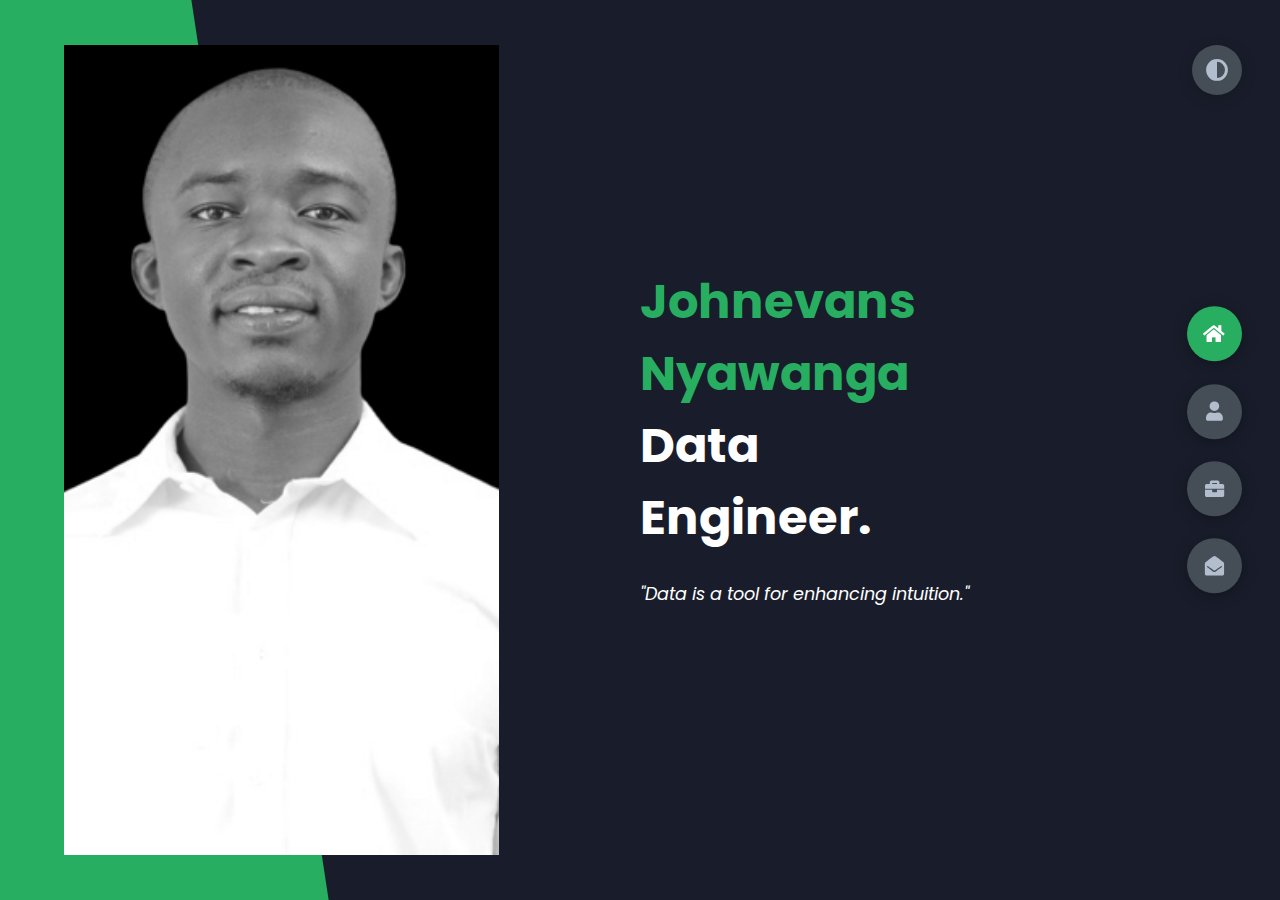
==== index.html @ 005facc8 "--Allow-empty" ====
<!DOCTYPE html>
<html lang="en">

    <head>
        <meta charset="UTF-8">
        <meta http-equiv="X-UA-Compatible" content="IE=edge">
        <!-- <meta name="viewport" content="width=!, initial-scale=1.0"> -->
        <meta name="viewport" content="width=device-width, initial-scale=1.0">
        <meta name="description" content="website profile of Johnevans Nyawanga">
        <title>Johnevans Nyawanga</title>
        <link rel="shortcut icon" href="img/mine_pic.png">
        <meta name="keywords" content="cloud technology,johnevans,nyawanga,aws,python,sql,analytics ">
        <link rel="stylesheet" href="styles/styles.css">
        <link rel="preconnect" href="https://fonts.googleapis.com">
        <link rel="preconnect" href="https://fonts.gstatic.com" crossorigin>
        <link rel="stylesheet" href="https://cdnjs.cloudflare.com/ajax/libs/font-awesome/5.15.4/css/all.min.css"
            integrity="sha512-1ycn6IcaQQ40/MKBW2W4Rhis/DbILU74C1vSrLJxCq57o941Ym01SwNsOMqvEBFlcgUa6xLiPY/NS5R+E6ztJQ=="
            crossorigin="anonymous" referrerpolicy="no-referrer" />
        <link href="https://fonts.googleapis.com/css2?family=Poppins&display=swap" rel="stylesheet">
    </head>

    <body class="main-content">
        <header class="section sec1 header active" id="home">
            <div class="header-content">
                <div class="left-header">
                    <div class="h-shape"></div>
                    <div class="image">
                        <img src="img/mine_pic.png" alt="">
                    </div>
                </div>
                <div class="right-header">
                    <h1 class="name">
                        <span>Johnevans Nyawanga</span>
                        <br>Data Engineer.
                    </h1>
                    <p>
                        <em>"Data is a tool for enhancing intuition."</em>
                    </p>
                </div>
            </div>
            </div>
        </header>
        <main>
            <section class="section sec2 about" id="about">
                <div class="main-title">
                    <h2><span>About</span><span class="bg-text">my stats</span></h2>
                </div>
                <div class="about-container">
                    <div class="left-about">
                        <h4>About Me</h4>
                        <p>
                            I'm interested in continuous improvement of existing systems and introduction of new
                            better ways
                            of
                            delivering the right data to the right end users, in the right shape, at the right time and
                            in
                            the
                            right tool.
                        </p>
                        <div class="btn-con">
                            <a href="https://drive.google.com/file/d/1Jkjww4ORnqfQylJg1fl4UEG77iVUaCd8/view"
                                class="main-btn" target="_blank">
                                <span class="btn-text">Download CV</span>
                                <span class="btn-icon"><i class="fas fa-download"></i></span>
                            </a>
                        </div>
                    </div>
                    <div class="right-about">
                        <div class="about-item">
                            <div class="abt-text">
                                <p class="large-text">10+</p>
                                <p class="small-text">Projects <br /> Completed</p>
                            </div>
                        </div>
                        <div class="about-item">
                            <div class="abt-text">
                                <p class="large-text">1+</p>
                                <p class="small-text">Years of <br /> Experience</p>
                            </div>
                        </div>
                        <div class="about-item">
                            <div class="abt-text">
                                <p class="large-text">5+</p>
                                <p class="small-text">Happy <br /> Clients</p>
                            </div>
                        </div>
                        <div class="about-item">
                            <div class="abt-text">
                                <p class="large-text">5+</p>
                                <p class="small-text">Customer <br /> Reviews</p>
                            </div>
                        </div>
                    </div>
                </div>
                <div class="about-stats">
                    <h4 class="stat-title">Skills</h4>
                    <div class="progress-bars">
                        <div class="progress-bar">
                            <p class="prog-title">AWS</p>
                            <div class="progress-con">
                                <p class="prog-text">68%</p>
                                <div class="progress">
                                    <span class="aws"></span>
                                </div>
                            </div>
                        </div>
                        <div class="progress-bar">
                            <p class="prog-title">Python</p>
                            <div class="progress-con">
                                <p class="prog-text">75%</p>
                                <div class="progress">
                                    <span class="python"></span>
                                </div>
                            </div>
                        </div>
                        <div class="progress-bar">
                            <p class="prog-title">sql</p>
                            <div class="progress-con">
                                <p class="prog-text">79%</p>
                                <div class="progress">
                                    <span class="sql"></span>
                                </div>
                            </div>
                        </div>
                        <div class="progress-bar">
                            <p class="prog-title">git</p>
                            <div class="progress-con">
                                <p class="prog-text">73%</p>
                                <div class="progress">
                                    <span class="git"></span>
                                </div>
                            </div>
                        </div>
                    </div>
                </div>
                <h4 class="stat-title">Timeline</h4>
                <div class="timeline">
                    <div class="timeline-item">
                        <div class="tl-icon">
                            <i class="fas fa-graduation-cap"></i>
                        </div>
                        <p class="tl-duration">Present</p>
                        <h5>Bsc. Mathematics & Computer Science<span> - Kenyatta University</span></h5>
                        <p>
                            Application of problem solving techniques on challenges fuels
                            my passion for mathematics, albeit still learning how to fully leverage its concepts in
                            exploration and interpretation of data.<br>
                            Currently pursuing a major in Applied Mathematics.
                        </p>
                    </div>
                    <div class="timeline-item">
                        <div class="tl-icon">
                            <i class="fas fa-cloud"></i>
                        </div>
                        <p class="tl-duration">October, 2022</p>
                        <h5>Certified Cloud Practitioner<span> - AWS Training & Certification</span></h5>
                        <p>
                        <div data-iframe-width="150" data-iframe-height="260"
                            data-share-badge-id="0c2d8007-e41e-4cd9-8636-38bb42db8eee"
                            data-share-badge-host="https://www.credly.com">
                        </div>
                        </p>

                    </div>
                </div>
            </section>
            <section class="section sec3 portfolio" id="portfolio">
                <div class="main-title">
                    <h2><span>Portfolio</span><span class="bg-text">My Work</span></h2>
                </div>
                <p class="port-text">
                    Have a look at some of my projects
                </p>
                <div class="portfolios">
                    <div class="portfolio-item">
                        <div class="image">
                            <img src="img/airflow-postgres-docker.png"
                                alt="A data pipeline using scrapy, airflow, postgresql and docker">
                        </div>
                        <div class="hover-items">
                            <h3>Project source code</h3>
                            <div class="icons">
                                <a href="https://github.com/evans-nyang/Jumia-Scrapy" class="icon" target="_blank">
                                    <i class="fab fa-github"></i>
                                </a>
                            </div>
                        </div>
                    </div>
                    <div class="portfolio-item">
                        <div class="image">
                            <img src="img/producer-consumer-pipeline.png"
                                alt="redis as a data pipeline from scrapy producers to consumers">
                        </div>
                        <div class="hover-items">
                            <h3>Project source code</h3>
                            <div class="icons">
                                <a href="https://github.com/evans-nyang/Redis-Pipeline" class="icon" target="_blank">
                                    <i class="fab fa-github"></i>
                                </a>
                            </div>
                        </div>
                    </div>
                    <div class="portfolio-item">
                        <div class="image">
                            <img src="img/terraform-docker-lambda.png" alt="deploy python packages as lambda layers">
                        </div>
                        <div class="hover-items">
                            <h3>Project source code</h3>
                            <div class="icons">
                                <a href="https://github.com/evans-nyang/terraform-serverless-website" class="icon"
                                    target="_blank">
                                    <i class="fab fa-github"></i>
                                </a>
                            </div>
                        </div>
                    </div>
                </div>
            </section>
            <!-- <section class="section sec4" id="blogs">
            <div class="blogs-content">
                <div class="main-title">
                    <h2><span>Blogs</span><span class="bg-text">My Blogs</span></h2>
                </div>
                <div class="blogs">
                    <div class="blog">
                        <img src="" alt="First Blog image">
                        <div class="blog-text">
                            <h4>
                                How to create a data pipeline
                            </h4>
                            <p>
                                A data ingestion pipeline is an important framework...
                            </p>
                        </div>
                    </div>
                    <div class="blog">
                        <img src="" alt="First Blog image">
                        <div class="blog-text">
                            <h4>
                                How to create a data pipeline
                            </h4>
                            <p>
                                A data ingestion pipeline is an important framework...
                            </p>
                        </div>
                    </div>
                    <div class="blog">
                        <img src="" alt="First Blog image">
                        <div class="blog-text">
                            <h4>
                                How to create a data pipeline
                            </h4>
                            <p>
                                A data ingestion pipeline is an important framework...
                            </p>
                        </div>
                    </div>
                </div>
            </div>
        </section> -->
            <section class="section sec5 contact" id="contact">
                <div class="contact-container">
                    <div class="main-title">
                        <h2><span>Contact</span><span class="bg-text">Contact Me</span></h2>
                    </div>
                    <div class="contact-content-con">
                        <div class="left-contact">
                            <h4>Get in touch</h4>
                            <p>
                                How can I be of help?
                                Feel free to reach out.
                            </p>
                            <div class="contact-info">
                                <div class="contact-item">
                                    <div class="icon">
                                        <i class="fas fa-map-marker-alt"></i>
                                    </div>
                                    <p>
                                        Nairobi, Kenya
                                    </p>
                                </div>
                                <div class="contact-item">
                                    <div class="icon">
                                        <i class="fas fa-globe-africa"></i>
                                        <span></span>
                                    </div>
                                    <p>
                                        <span>English, Kiswahili</span>
                                    </p>
                                </div>
                            </div>
                            <div class="contact-icons">
                                <div class="contact-icon">
                                    <a href="https://www.linkedin.com/in/johnevans-nyawanga/" target="_blank">
                                        <i class="fab fa-linkedin"></i>
                                    </a>
                                    <a href="https://github.com/evans-nyang" target="_blank">
                                        <i class="fab fa-github"></i>
                                    </a>
                                    <!-- <a href="https://twitter.com/Johnixx1" target="_blank">
                                    <i class="fab fa-twitter"></i>
                                </a> -->
                                </div>
                            </div>
                        </div>
                        <div class="right-contact">
                            <form onsubmit="sendEmail(); reset(); return false;" action="" class="contact-form">
                                <div class="input-control i-c-2">
                                    <input type="text" id="name" required placeholder="Full Name">
                                    <input type="email" id="email" required placeholder="Email Address">
                                </div>
                                <div class="input-control">
                                    <input type="text" id="subject" required placeholder="Subject">
                                </div>
                                <div class="input-control">
                                    <textarea name="" id="message" cols="15" rows="6" placeholder="Message"
                                        required></textarea>
                                </div>
                                <!-- <div class="g-recaptcha" data-sitekey="6LdqmCAUAAAAAMMNEZvn6g4W5e0or2sZmAVpxVqI">
                                <div style="width: 304px; height: 78px;">
                                    <div><iframe title="reCAPTCHA"
                                            src="https://www.google.com/recaptcha/api2/anchor?ar=1&amp;k=6LdqmCAUAAAAAMMNEZvn6g4W5e0or2sZmAVpxVqI&amp;co=aHR0cHM6Ly9mcmFuY29ueWF3YW5nYS5jb206NDQz&amp;hl=en&amp;v=5JGZgxkKwe0uOXDdUvSaNtk_&amp;size=normal&amp;cb=w0pm5hceu6hm"
                                            width="304" height="78" role="presentation" name="a-km3bscurl1m1"
                                            frameborder="0" scrolling="no"
                                            sandbox="allow-forms allow-popups allow-same-origin allow-scripts allow-top-navigation allow-modals allow-popups-to-escape-sandbox"></iframe>
                                    </div><textarea id="g-recaptcha-response" name="g-recaptcha-response"
                                        class="g-recaptcha-response"
                                        style="width: 250px; height: 40px; border: 1px solid rgb(193, 193, 193); margin: 10px 25px; padding: 0px; resize: none; display: none;"></textarea>
                                </div><iframe style="display: none;"></iframe>
                            </div> -->
                                <div class="submit-btn">
                                    <button type="submit" class="main-btn">
                                        <span class="btn-text">Send</span>
                                        <span class="btn-icon"><i class="fas fa-hourglass-end"></i></span>
                                    </button>
                                </div>
                            </form>
                        </div>
                    </div>
                </div>
            </section>
        </main>
        <div class="controls">
            <div class="control control-1 active-btn" data-id="home">
                <i class="fas fa-home"></i>
            </div>
            <div class="control control-2" data-id="about">
                <i class="fas fa-user"></i>
            </div>
            <div class="control control-3" data-id="portfolio">
                <i class="fas fa-briefcase"></i>
            </div>
            <!-- <div class="control control-4" data-id="blogs">
            <i class="far fa-newspaper"></i>
        </div> -->
            <div class="control control-5" data-id="contact">
                <i class="fas fa-envelope-open"></i>
            </div>
        </div>
        <div class="theme-btn">
            <i class="fas fa-adjust"></i>
        </div>

        <script src="src/app.js"></script>
        <script src="https://smtpjs.com/v3/smtp.js"></script>
        <script src="src/mail.js"></script>
        <script type="text/javascript" async src="//cdn.credly.com/assets/utilities/embed.js"></script>
    </body>

</html>
---- styles/styles.css ----
* {
  margin: 0;
  padding: 0;
  box-sizing: border-box;
  list-style: none;
}

:root {
  --color-primary: #191d2b;
  --color-secondary: #27AE60;
  --color-white: #FFFFFF;
  --color-black: #000;
  --color-grey0: #f8f8f8;
  --color-grey-1: #dbe1e8;
  --color-grey-2: #b2becd;
  --color-grey-3: #6c7983;
  --color-grey-4: #454e56;
  --color-grey-5: #2a2e35;
  --color-grey-6: #12181b;
  --br-sm-2: 14px;
  --transition-mine: all .4s ease-in-out;
  --box-shadow-1: 0 3px 15px rgba(0, 0, 0, .3) ;
}

.light-mode {
  --color-primary: #FFFFFF;
  --color-secondary: #27AE60;
  --color-white: #454e56;
  --color-black: #000;
  --color-grey0: #f8f8f8;
  --color-grey-1: #6c7983;
  --color-grey-2: #6c7983;
  --color-grey-3: #6c7983;
  --color-grey-4: #454e56;
  --color-grey-5: #f8f8f8;
  --color-grey-6: #12181b;
}

body {
  background-color: var(--color-primary);
  font-family: "Poppins", sans-serif;
  font-size: 1.1rem;
  color: var(--color-white);
  transition: var(--transition-mine);
}

a {
  display: inline-block;
  text-decoration: none;
  color: inherit;
  font-family: inherit;
}

header {
  min-height: 100vh;
  color: var(--color-white);
  overflow: hidden;
}

section {
  min-height: 100vh;
  width: 100%;
  position: absolute;
  left: 0;
  top: 0;
  padding: 3rem 18rem;
}

.section {
  transform: translateY(-100%) scale(0);
  transition: var(--transition-mine);
  background-color: var(--color-primary);
}

.sec1 {
  display: none;
  transform: translateY(0) scale(1);
}

.sec2 {
  display: none;
  transform: translateY(0) scale(1);
}

.sec3 {
  display: none;
  transform: translateY(0) scale(1);
}

.sec4 {
  display: none;
  transform: translateY(0) scale(1);
}

.sec5 {
  display: none;
  transform: translateY(0) scale(1);
}

.active {
  display: block;
  animation: scaleAnim 1s ease-in-out;
}
@keyframes scaleAnim {
  0% {
    transform: translateY(-100%) scaleY(0);
  }
  100% {
    transform: translateY(0) scaleY(1);
  }
}

.controls {
  position: fixed;
  z-index: 10;
  top: 50%;
  right: 3%;
  display: flex;
  flex-direction: column;
  align-items: center;
  justify-content: center;
  transform: translateY(-50%);
}
.controls .active-btn {
  background-color: var(--color-secondary) !important;
  transition: var(--transition-mine);
}
.controls .active-btn i {
  color: var(--color-white) !important;
}
.controls .control {
  padding: 1rem;
  cursor: pointer;
  background-color: var(--color-grey-4);
  width: 55px;
  height: 55px;
  border-radius: 50%;
  display: flex;
  justify-content: center;
  align-items: center;
  margin: 0.7rem 0;
  box-shadow: var(--box-shadow-1);
}
.controls .control i {
  font-size: 1.2rem;
  color: var(--color-grey-2);
  pointer-events: none;
}

.theme-btn {
  top: 5%;
  right: 3%;
  width: 50px;
  height: 50px;
  border-radius: 50%;
  background-color: var(--color-grey-4);
  cursor: pointer;
  position: fixed;
  display: flex;
  justify-content: center;
  align-items: center;
  box-shadow: 0 3px 15px rgba(0, 0, 0, 0.2);
  transition: all 0.1s ease-in-out;
}
.theme-btn:active {
  transform: translateY(-3px);
}
.theme-btn i {
  font-size: 1.4rem;
  color: var(--color-grey-2);
  pointer-events: none;
}

/*Header-content*/
.header-content {
  display: grid;
  grid-template-columns: repeat(2, 1fr);
  min-height: 100vh;
}
.header-content .left-header {
  display: flex;
  align-items: center;
  position: relative;
}
.header-content .left-header .h-shape {
  transition: var(--transition-mine);
  width: 65%;
  height: 100%;
  background-color: var(--color-secondary);
  position: absolute;
  left: 0;
  top: 0;
  z-index: -1;
  -webkit-clip-path: polygon(0 0, 46% 0, 79% 100%, 0% 100%);
          clip-path: polygon(0 0, 46% 0, 79% 100%, 0% 100%);
}
.header-content .left-header .image {
  border-radius: var(--br-sm-2);
  height: 90%;
  width: 68%;
  margin-left: 4rem;
  background-color: var(--color-black);
  transition: var(--transition-mine);
}
.header-content .left-header .image img {
  width: 100%;
  height: 100%;
  -o-object-fit: cover;
     object-fit: cover;
  transition: var(--transition-mine);
  filter: grayscale(100%);
}
.header-content .left-header .image img:hover {
  filter: grayscale(0);
}
.header-content .right-header {
  display: flex;
  flex-direction: column;
  justify-content: center;
  padding-right: 18rem;
}
.header-content .right-header .name {
  font-size: 3rem;
}
.header-content .right-header .name span {
  color: var(--color-secondary);
}
.header-content .right-header p {
  margin: 1.5rem 0;
  line-height: 2rem;
}

/*About*/
.about-container {
  display: grid;
  grid-template-columns: repeat(2, 1fr);
  padding-top: 3.5rem;
  padding-bottom: 5rem;
}
.about-container .right-about {
  display: grid;
  grid-template-columns: repeat(2, 1fr);
  grid-gap: 2rem;
}
.about-container .right-about .about-item {
  border: 1px solid var(--color-grey-5);
  border-radius: 5px;
  transition: var(--transition-mine);
  box-shadow: 1px 2px 15px rgba(0, 0, 0, 0.1);
}
.about-container .right-about .about-item:hover {
  cursor: default;
  transform: translateY(-5px);
  border: 1px solid var(--color-secondary);
  box-shadow: 1px 4px 15px rgba(0, 0, 0, 0.32);
}
.about-container .right-about .about-item .abt-text {
  padding: 1.5rem;
  display: flex;
  flex-direction: column;
}
.about-container .right-about .about-item .abt-text .large-text {
  font-size: 2.1rem;
  font-weight: 700;
  color: var(--color-secondary);
}
.about-container .right-about .about-item .abt-text .small-text {
  padding-left: 3rem;
  position: relative;
  text-transform: uppercase;
  font-size: 1rem;
  color: var(--color-grey-1);
  letter-spacing: 2px;
}
.about-container .right-about .about-item .abt-text .small-text::before {
  content: "";
  position: absolute;
  left: 0;
  top: 15px;
  width: 2rem;
  height: 2px;
  background-color: var(--color-grey-5);
}
.about-container .left-about {
  padding-right: 5rem;
}
.about-container .left-about p {
  line-height: 2rem;
  padding: 1rem;
  color: var(--color-grey-1);
}
.about-container .left-about h4 {
  font-size: 2rem;
  text-transform: uppercase;
}

.about-stats {
  padding-bottom: 4rem;
}
.about-stats .progress-bars {
  display: grid;
  grid-template-columns: repeat(2, 1fr);
  grid-gap: 2rem;
}
.about-stats .progress-bars .progress-bar {
  display: flex;
  flex-direction: column;
}
.about-stats .progress-bars .progress-bar .prog-title {
  text-transform: uppercase;
  font-weight: 500;
}
.about-stats .progress-bars .progress-bar .progress-con {
  display: flex;
  align-items: center;
}
.about-stats .progress-bars .progress-bar .progress-con .prog-text {
  color: var(--color-grey-2);
}
.about-stats .progress-bars .progress-bar .progress-con .progress {
  width: 100%;
  height: 0.45rem;
  background-color: var(--color-grey-4);
  margin-left: 1rem;
  position: relative;
}
.about-stats .progress-bars .progress-bar .progress-con .progress span {
  position: absolute;
  top: 0;
  left: 0;
  height: 100%;
  background-color: var(--color-secondary);
  transition: var(--transition-mine);
  width: 50%;
}
.about-stats .progress-bars .progress-bar .progress-con .progress .aws {
  width: 61%;
}
.about-stats .progress-bars .progress-bar .progress-con .progress .python {
  width: 70%;
}
.about-stats .progress-bars .progress-bar .progress-con .progress .sql {
  width: 74%;
}
.about-stats .progress-bars .progress-bar .progress-con .progress .git {
  width: 70%;
}

.stat-title {
  text-transform: uppercase;
  font-size: 1.3rem;
  text-align: center;
  padding: 3.5rem 0;
  position: relative;
}
.stat-title::before {
  content: "";
  position: absolute;
  left: 50%;
  top: 0;
  width: 40%;
  height: 1px;
  background-color: var(--color-grey-5);
  transform: translateX(-50%);
}

/*Timeline*/
.timeline {
  display: grid;
  grid-template-columns: repeat(2, 1fr);
  grid-gap: 2rem;
  padding-bottom: 3rem;
}
.timeline .timeline-item {
  position: relative;
  padding-left: 3rem;
  border-left: 1px solid var(--color-grey-5);
}
.timeline .timeline-item .tl-icon {
  position: absolute;
  left: -27px;
  top: 0;
  background-color: var(--color-secondary);
  width: 50px;
  height: 50px;
  border-radius: 50%;
  display: flex;
  align-items: center;
  justify-content: center;
}
.timeline .timeline-item .tl-icon i {
  font-size: 1.3rem;
}
.timeline .timeline-item .tl-duration {
  padding: 0.2rem 0.6rem;
  background-color: var(--color-grey-5);
  border-radius: 15px;
  display: inline-block;
  font-size: 0.8rem;
  text-transform: uppercase;
  font-weight: 500;
}
.timeline .timeline-item h5 {
  padding: 1rem 0;
  text-transform: uppercase;
  font-size: 1.3rem;
  font-weight: 600;
}
.timeline .timeline-item h5 span {
  color: var(--color-grey-2);
  font-weight: 500;
  font-size: 1.2rem;
}
.timeline .timeline-item p {
  color: var(--color-grey-2);
}

.port-text {
  padding: 2rem 0;
  text-align: center;
}

.portfolios {
  display: grid;
  grid-template-columns: repeat(3, 1fr);
  grid-gap: 2rem;
  margin-top: 3rem;
}
.portfolios .portfolio-item {
  position: relative;
}
.portfolios .portfolio-item img {
  width: 100%;
  height: 300px;
  -o-object-fit: fill;
     object-fit: fill;
  border-radius: 15px;
}
.portfolios .portfolio-item .hover-items {
  width: 100%;
  height: 100%;
  background-color: var(--color-secondary);
  position: absolute;
  left: 0;
  top: 0;
  border-radius: 15px;
  display: flex;
  justify-content: center;
  align-items: center;
  flex-direction: column;
  opacity: 0;
  transform: scale(0);
  transition: var(--transition-mine);
}
.portfolios .portfolio-item .hover-items h3 {
  font-size: 1.5rem;
  color: var(--color-white);
  margin-bottom: 1.5rem;
}
.portfolios .portfolio-item .hover-items .icons {
  display: flex;
  justify-content: center;
  align-items: center;
}
.portfolios .portfolio-item .hover-items .icons .icon {
  background-color: var(--color-primary);
  border-radius: 50%;
  width: 50px;
  height: 50px;
  display: flex;
  align-items: center;
  justify-content: center;
  margin: 0 1rem;
  cursor: pointer;
  transition: var(--transition-mine);
}
.portfolios .portfolio-item .hover-items .icons .icon i {
  font-size: 1.5rem;
  color: var(--color-white);
  margin: 0 1rem;
}
.portfolios .portfolio-item .hover-items .icons .icon:hover {
  background-color: var(--color-white);
}
.portfolios .portfolio-item .hover-items .icons .icon:hover i {
  color: var(--color-primary);
}

.portfolio-item:hover .hover-items {
  opacity: 1;
  transform: scale(1);
}

.blogs {
  display: grid;
  grid-template-columns: repeat(3, 1fr);
  grid-gap: 2rem;
  margin-top: 3rem;
}
.blogs .blog {
  position: relative;
  background-color: var(--color-grey-5);
  border-radius: 5px;
  box-shadow: 1px 1px 20px rgba(0, 0, 0, 0.1);
  transition: var(--transition-mine);
}
.blogs .blog:hover {
  box-shadow: 1px 1px 20px rgba(0, 0, 0, 0.3);
  transform: translateY(-5px);
  transition: var(--transition-mine);
}
.blogs .blog:hover img {
  filter: grayscale(0);
  transform: scale(1.1);
  box-shadow: 0px 4px 15px rgba(0, 0, 0, 0.8);
}
.blogs .blog img {
  width: 100%;
  height: 200px;
  -o-object-fit: cover;
     object-fit: cover;
  border-top-left-radius: 5px;
  border-top-right-radius: 5px;
  filter: grayscale(100%);
  transition: var(--transition-mine);
}
.blogs .blog .blog-text {
  margin-top: -7px;
  padding: 1.1rem;
  border-top: 8px solid var(--color-secondary);
}
.blogs .blog .blog-text h4 {
  font-size: 1.5rem;
  margin-bottom: 0.7rem;
  transition: var(--transition-mine);
  cursor: pointer;
}
.blogs .blog .blog-text h4:hover {
  color: var(--color-secondary);
}
.blogs .blog .blog-text p {
  color: var(--color-grey-2);
  line-height: 2rem;
  padding-bottom: 1rem;
}

.contact-content-con {
  display: flex;
  padding-top: 3.5rem;
}
.contact-content-con .left-contact {
  flex: 2;
}
.contact-content-con .left-contact h4 {
  margin-top: 1rem;
  font-size: 2rem;
  text-transform: uppercase;
}
.contact-content-con .left-contact p {
  margin: 1rem 0;
  line-height: 2rem;
}
.contact-content-con .left-contact .contact-info {
  padding-right: 5%;
}
.contact-content-con .left-contact .contact-info .contact-item {
  display: flex;
  align-items: center;
  justify-content: flex-start;
}
.contact-content-con .left-contact .contact-info .contact-item p {
  margin: 0.3rem 0 !important;
  padding: 0 !important;
}
.contact-content-con .left-contact .contact-info .contact-item .icon {
  display: grid;
  grid-template-columns: 40px 1fr;
}
.contact-content-con .left-contact .contact-info .contact-item .icon i {
  display: flex;
  align-items: center;
  font-size: 1.3rem;
}
.contact-content-con .left-contact .contact-icon {
  display: flex;
  margin-top: 2rem;
}
.contact-content-con .left-contact .contact-icon a {
  display: flex;
  align-items: center;
  color: var(--color-white);
  background-color: var(--color-grey-5);
  cursor: pointer;
  justify-content: center;
  width: 50px;
  height: 50px;
  border-radius: 50%;
  margin: 0 0.4rem;
  transition: var(--transition-mine);
}
.contact-content-con .left-contact .contact-icon a:hover {
  background-color: var(--color-secondary);
}
.contact-content-con .left-contact .contact-icon a:hover i {
  color: var(--color-primary);
}
.contact-content-con .left-contact .contact-icon a i {
  display: flex;
  align-items: center;
  justify-content: center;
  font-size: 1.3rem;
}
.contact-content-con .right-contact {
  flex: 2.5;
  margin-left: 1.5rem 0;
}
.contact-content-con .right-contact .input-control {
  margin: 1.5rem 0;
}
.contact-content-con .right-contact .input-control input,
.contact-content-con .right-contact .input-control textarea {
  border-radius: 30px;
  font-weight: inherit;
  font-size: inherit;
  font-family: inherit;
  padding: 0.8rem 1.1rem;
  outline: none;
  border: none;
  background-color: var(--color-grey-5);
  width: 100%;
  color: var(--color-white);
  resize: none;
}
.contact-content-con .right-contact .i-c-2 {
  display: flex;
}
.contact-content-con .right-contact .i-c-2 :last-child {
  margin-left: 1.5rem;
}
.contact-content-con .right-contact .submit-btn {
  display: flex;
  justify-content: flex-start;
}

/*Error Page*/
/*Independent components*/
.btn-con {
  display: flex;
  align-self: flex-start;
}

.main-btn {
  border-radius: 30px;
  color: inherit;
  background-color: inherit;
  font-weight: 600;
  font-size: inherit;
  position: relative;
  border: 1px solid;
  display: flex;
  align-self: flex-start;
  align-self: center;
  overflow: hidden;
}
.main-btn .btn-text {
  padding: 0 2rem;
  padding-top: 0.6rem;
  margin-top: 0.38rem;
}
.main-btn .btn-icon {
  color: var(--color-secondary);
  display: flex;
  align-items: center;
  justify-content: center;
  border-radius: 50%;
  padding: 1rem;
}
.main-btn::before {
  content: "";
  position: absolute;
  top: 0;
  right: 0;
  transform: translateX(100%);
  transition: var(--transition-mine);
  z-index: -1;
}
.main-btn:hover::before {
  width: 100%;
  height: 100%;
  background-color: var(--color-secondary);
  transform: translateX(0);
}

.main-title {
  text-align: center;
}
.main-title h2 {
  position: relative;
  text-transform: uppercase;
  font-size: 4rem;
  font-weight: 700;
}
.main-title h2 span {
  color: var(--color-secondary);
}
.main-title h2 .bg-text {
  position: absolute;
  top: 50%;
  left: 50%;
  color: var(--color-grey-5);
  transition: var(--transition-mine);
  z-index: -1;
  transform: translate(-50%, -50%);
  font-weight: 700;
  font-size: 5rem;
}

@media screen and (max-width: 600px) {
  header {
    padding: 0;
  }
  header .right-header {
    padding: 0 !important;
  }
  .theme-btn {
    width: 50px;
    height: 50px;
  }
  .header-content {
    grid-template-columns: 1fr;
    padding-bottom: 6rem;
  }
  .left-header .h-shape {
    display: none;
  }
  .right-header {
    grid-row: 1;
    width: 90%;
    margin: 0 auto;
  }
  .right-header .name {
    font-size: 2.5rem !important;
  }
  .header-content .left-header .image {
    margin: 0 auto;
    width: 90%;
  }
  .about-container {
    grid-template-columns: 1fr;
  }
  .about-container .right-about {
    grid-template-columns: 1fr;
    padding-top: 2.5rem;
  }
  .about-container .left-about {
    padding-right: 0;
  }
  .about-container .left-about p {
    padding-left: 0;
  }
  .timeline {
    grid-template-columns: 1fr;
    padding-bottom: 6rem;
  }
  .about-stats .progress-bars {
    grid-template-columns: 1fr;
  }
  .portfolios {
    grid-template-columns: 1fr;
    padding-bottom: 6rem;
  }
  .blogs {
    grid-template-columns: 1fr;
    padding-bottom: 6rem;
  }
  .contact-content-con {
    flex-direction: column;
  }
  .contact-content-con .right-contact {
    margin-left: 0;
    margin-top: 2.5rem;
    margin-bottom: 4rem;
  }
  .contact-content-con .right-contact .i-c-2 {
    flex-direction: column;
  }
  .contact-content-con .right-contact .i-c-2 :last-child {
    margin-left: 0;
    margin-top: 1.5rem;
  }
  .section {
    padding: 2rem 2.5rem;
  }
  .main-title h2 {
    font-size: 2rem;
  }
  .main-title h2 span {
    font-size: 2.5rem;
  }
  .main-title h2 .bg-text {
    font-size: 2.5rem;
  }
  .controls {
    top: auto;
    bottom: 0;
    flex-direction: row;
    justify-content: baseline;
    left: 50%;
    transform: translateX(-50%);
    width: 100%;
    background-color: var(--color-grey-5);
  }
  .controls .control {
    margin: 1rem 0.3rem;
  }
}/*# sourceMappingURL=styles.css.map */
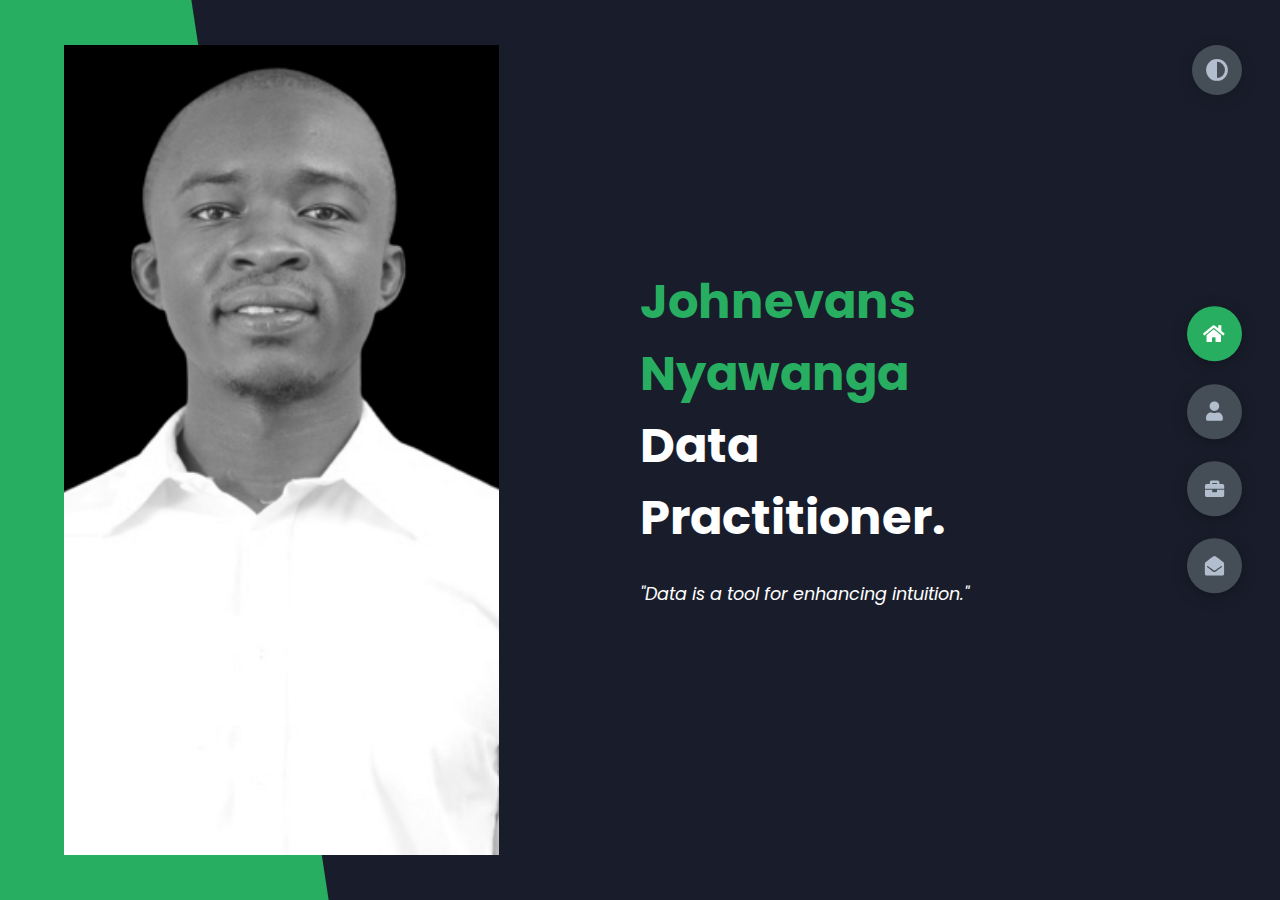
==== commit cc94c95b: "Update resume link" ====
--- a/index.html
+++ b/index.html
@@ -31,7 +31,7 @@
                 <div class="right-header">
                     <h1 class="name">
                         <span>Johnevans Nyawanga</span>
-                        <br>Data Engineer.
+                        <br>Data Practitioner.
                     </h1>
                     <p>
                         <em>"Data is a tool for enhancing intuition."</em>
@@ -58,7 +58,7 @@
                             right tool.
                         </p>
                         <div class="btn-con">
-                            <a href="https://drive.google.com/file/d/1Jkjww4ORnqfQylJg1fl4UEG77iVUaCd8/view"
+                            <a href="https://drive.google.com/file/d/1Mp-zG0MNdTEkE3oX0dOV7OCWtSKSjlUT/view?usp=drive_link"
                                 class="main-btn" target="_blank">
                                 <span class="btn-text">Download CV</span>
                                 <span class="btn-icon"><i class="fas fa-download"></i></span>
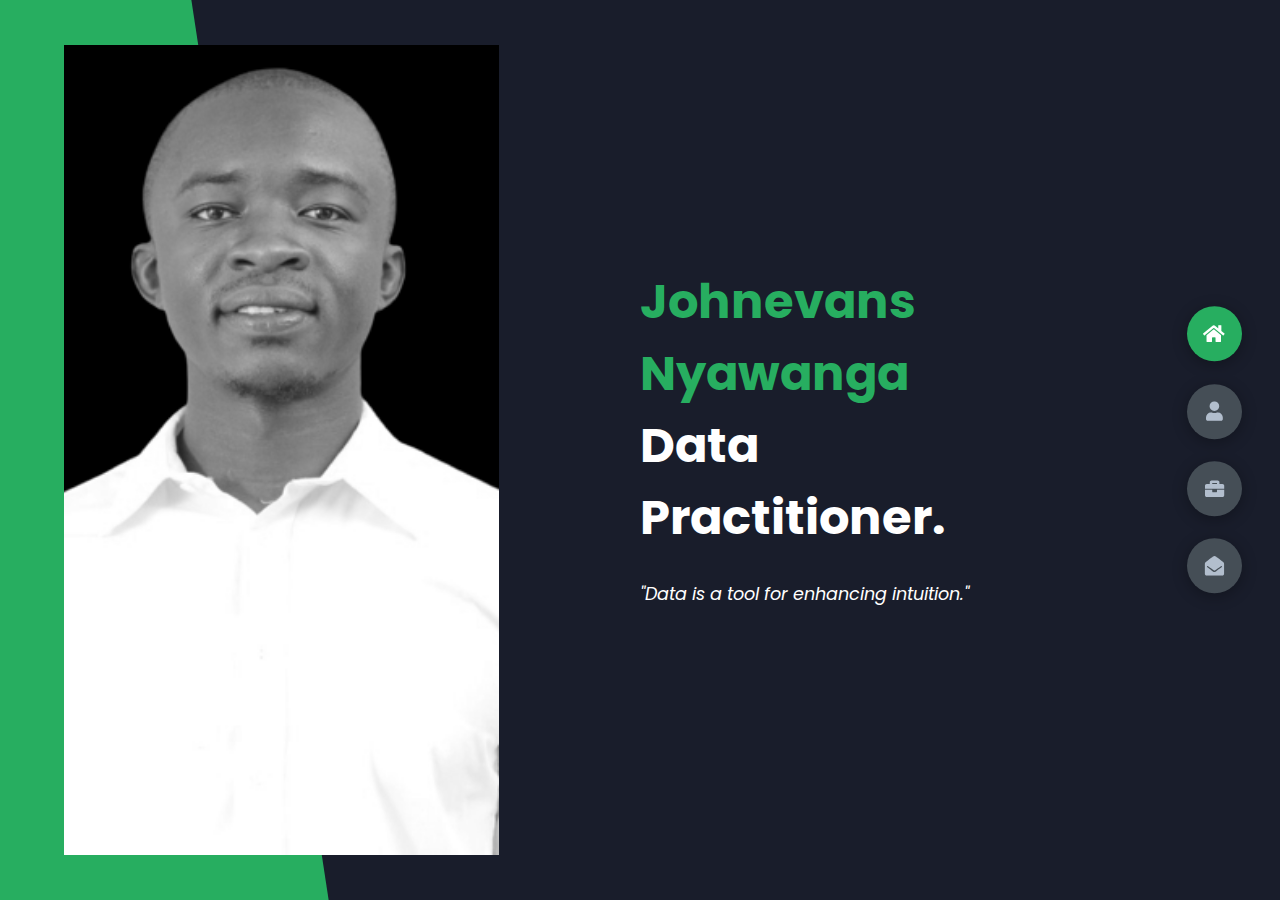
==== commit 203e2737: "Update index.html" ====
--- a/index.html
+++ b/index.html
@@ -9,7 +9,7 @@
         <meta name="description" content="website profile of Johnevans Nyawanga">
         <title>Johnevans Nyawanga</title>
         <link rel="shortcut icon" href="img/mine_pic.png">
-        <meta name="keywords" content="cloud technology,johnevans,nyawanga,aws,python,sql,analytics ">
+        <meta name="keywords" content="cloud technology,johnevans,nyawanga,aws,python,sql,analytics,data ">
         <link rel="stylesheet" href="styles/styles.css">
         <link rel="preconnect" href="https://fonts.googleapis.com">
         <link rel="preconnect" href="https://fonts.gstatic.com" crossorigin>
@@ -58,7 +58,7 @@
                             right tool.
                         </p>
                         <div class="btn-con">
-                            <a href="https://drive.google.com/file/d/1Mp-zG0MNdTEkE3oX0dOV7OCWtSKSjlUT/view?usp=drive_link"
+                            <a href="https://drive.google.com/file/d/173-MWrp6HAh9d5YtdQBykNikfCKokonv/view"
                                 class="main-btn" target="_blank">
                                 <span class="btn-text">Download CV</span>
                                 <span class="btn-icon"><i class="fas fa-download"></i></span>
@@ -194,7 +194,7 @@
                         <div class="hover-items">
                             <h3>Project source code</h3>
                             <div class="icons">
-                                <a href="https://github.com/evans-nyang/Redis-Pipeline" class="icon" target="_blank">
+                                <a href="https://github.com/evans-nyang/serverless_data_lake" class="icon" target="_blank">
                                     <i class="fab fa-github"></i>
                                 </a>
                             </div>
@@ -357,9 +357,9 @@
                 <i class="fas fa-envelope-open"></i>
             </div>
         </div>
-        <div class="theme-btn">
+<!--         <div class="theme-btn">
             <i class="fas fa-adjust"></i>
-        </div>
+        </div> -->
 
         <script src="src/app.js"></script>
         <script src="https://smtpjs.com/v3/smtp.js"></script>
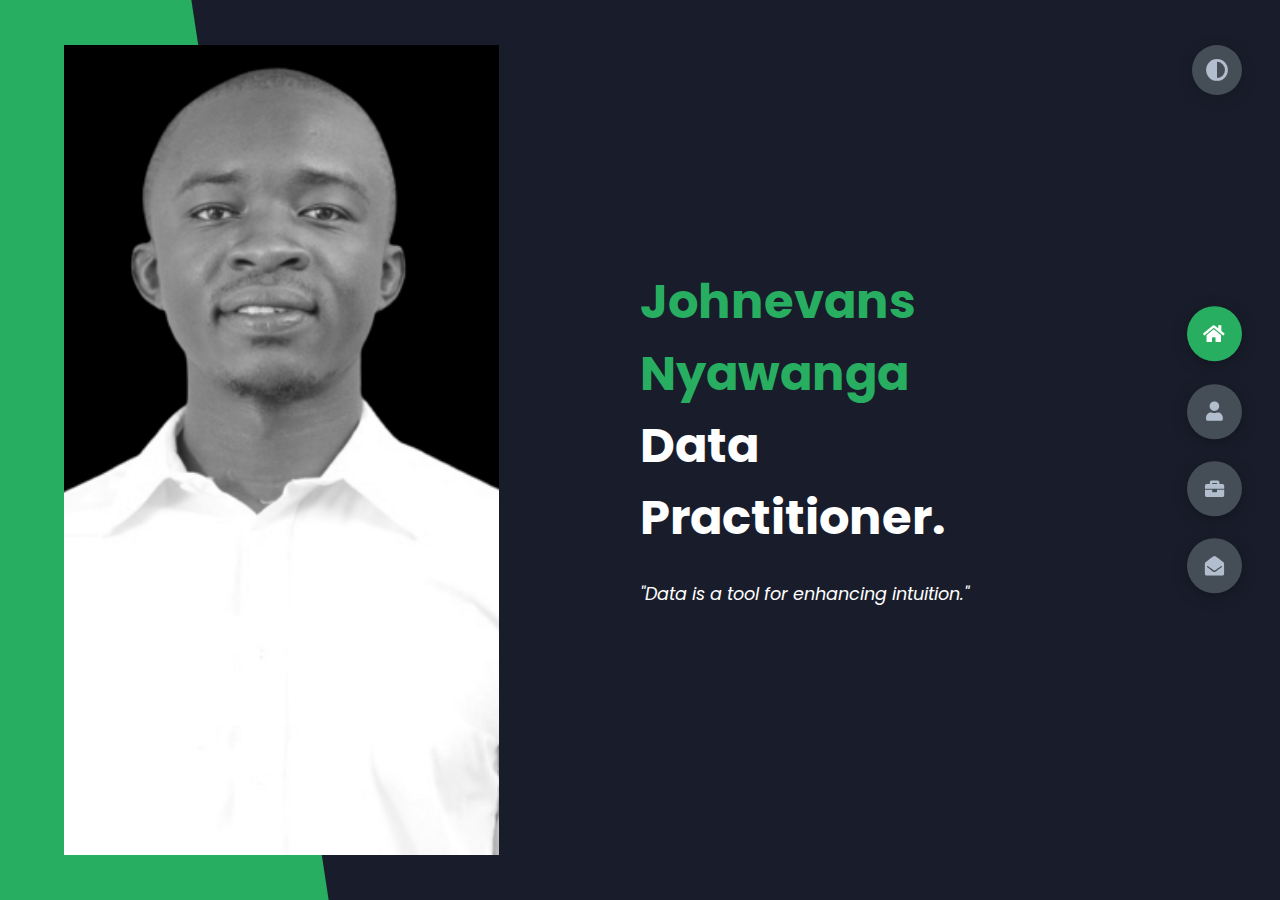
==== commit df2c05c5: "Update index file, add new project" ====
--- a/index.html
+++ b/index.html
@@ -8,8 +8,9 @@
         <meta name="viewport" content="width=device-width, initial-scale=1.0">
         <meta name="description" content="website profile of Johnevans Nyawanga">
         <title>Johnevans Nyawanga</title>
-        <link rel="shortcut icon" href="img/mine_pic.png">
-        <meta name="keywords" content="cloud technology,johnevans,nyawanga,aws,python,sql,analytics,data ">
+        <link rel="shortcut icon" href="media/mine_pic.png">
+        <meta name="keywords"
+            content="AI,cloud technology,johnevans,nyawanga,java,python,sql,analytics,data,aws,gcp,azure">
         <link rel="stylesheet" href="styles/styles.css">
         <link rel="preconnect" href="https://fonts.googleapis.com">
         <link rel="preconnect" href="https://fonts.gstatic.com" crossorigin>
@@ -25,7 +26,7 @@
                 <div class="left-header">
                     <div class="h-shape"></div>
                     <div class="image">
-                        <img src="img/mine_pic.png" alt="">
+                        <img src="media/mine_pic.png" alt="">
                     </div>
                 </div>
                 <div class="right-header">
@@ -58,7 +59,7 @@
                             right tool.
                         </p>
                         <div class="btn-con">
-                            <a href="https://drive.google.com/file/d/173-MWrp6HAh9d5YtdQBykNikfCKokonv/view"
+                            <a href="https://drive.google.com/file/d/1VEDPwK4LNUFKqPQ9A_elREECBYGK2FpJ/view?usp=sharing"
                                 class="main-btn" target="_blank">
                                 <span class="btn-text">Download CV</span>
                                 <span class="btn-icon"><i class="fas fa-download"></i></span>
@@ -145,7 +146,7 @@
                             Application of problem solving techniques on challenges fuels
                             my passion for mathematics, albeit still learning how to fully leverage its concepts in
                             exploration and interpretation of data.<br>
-                            Currently pursuing a major in Applied Mathematics.
+                            Pursuing a Major in Applied Mathematics and Computer Science.
                         </p>
                     </div>
                     <div class="timeline-item">
@@ -174,13 +175,14 @@
                 <div class="portfolios">
                     <div class="portfolio-item">
                         <div class="image">
-                            <img src="img/airflow-postgres-docker.png"
-                                alt="A data pipeline using scrapy, airflow, postgresql and docker">
+                            <img src="media/healthcare-facilities.gif"
+                                alt="Chat assistant language model for healthcare facilities in Kenya">
                         </div>
                         <div class="hover-items">
                             <h3>Project source code</h3>
                             <div class="icons">
-                                <a href="https://github.com/evans-nyang/Jumia-Scrapy" class="icon" target="_blank">
+                                <a href="https://github.com/evans-nyang/healthcare-facilities" class="icon"
+                                    target="_blank">
                                     <i class="fab fa-github"></i>
                                 </a>
                             </div>
@@ -188,13 +190,14 @@
                     </div>
                     <div class="portfolio-item">
                         <div class="image">
-                            <img src="img/producer-consumer-pipeline.png"
-                                alt="redis as a data pipeline from scrapy producers to consumers">
+                            <img src="media/producer-consumer-pipeline.png"
+                                alt="AWS Serverless Data Lake using S3, Glue, Athena, Lambda, and QuickSight">
                         </div>
                         <div class="hover-items">
                             <h3>Project source code</h3>
                             <div class="icons">
-                                <a href="https://github.com/evans-nyang/serverless_data_lake" class="icon" target="_blank">
+                                <a href="https://github.com/evans-nyang/serverless_data_lake" class="icon"
+                                    target="_blank">
                                     <i class="fab fa-github"></i>
                                 </a>
                             </div>
@@ -202,7 +205,7 @@
                     </div>
                     <div class="portfolio-item">
                         <div class="image">
-                            <img src="img/terraform-docker-lambda.png" alt="deploy python packages as lambda layers">
+                            <img src="media/terraform-docker-lambda.png" alt="Deploy serveless website using terraform">
                         </div>
                         <div class="hover-items">
                             <h3>Project source code</h3>
@@ -357,9 +360,9 @@
                 <i class="fas fa-envelope-open"></i>
             </div>
         </div>
-<!--         <div class="theme-btn">
+        <div class="theme-btn">
             <i class="fas fa-adjust"></i>
-        </div> -->
+        </div>
 
         <script src="src/app.js"></script>
         <script src="https://smtpjs.com/v3/smtp.js"></script>
